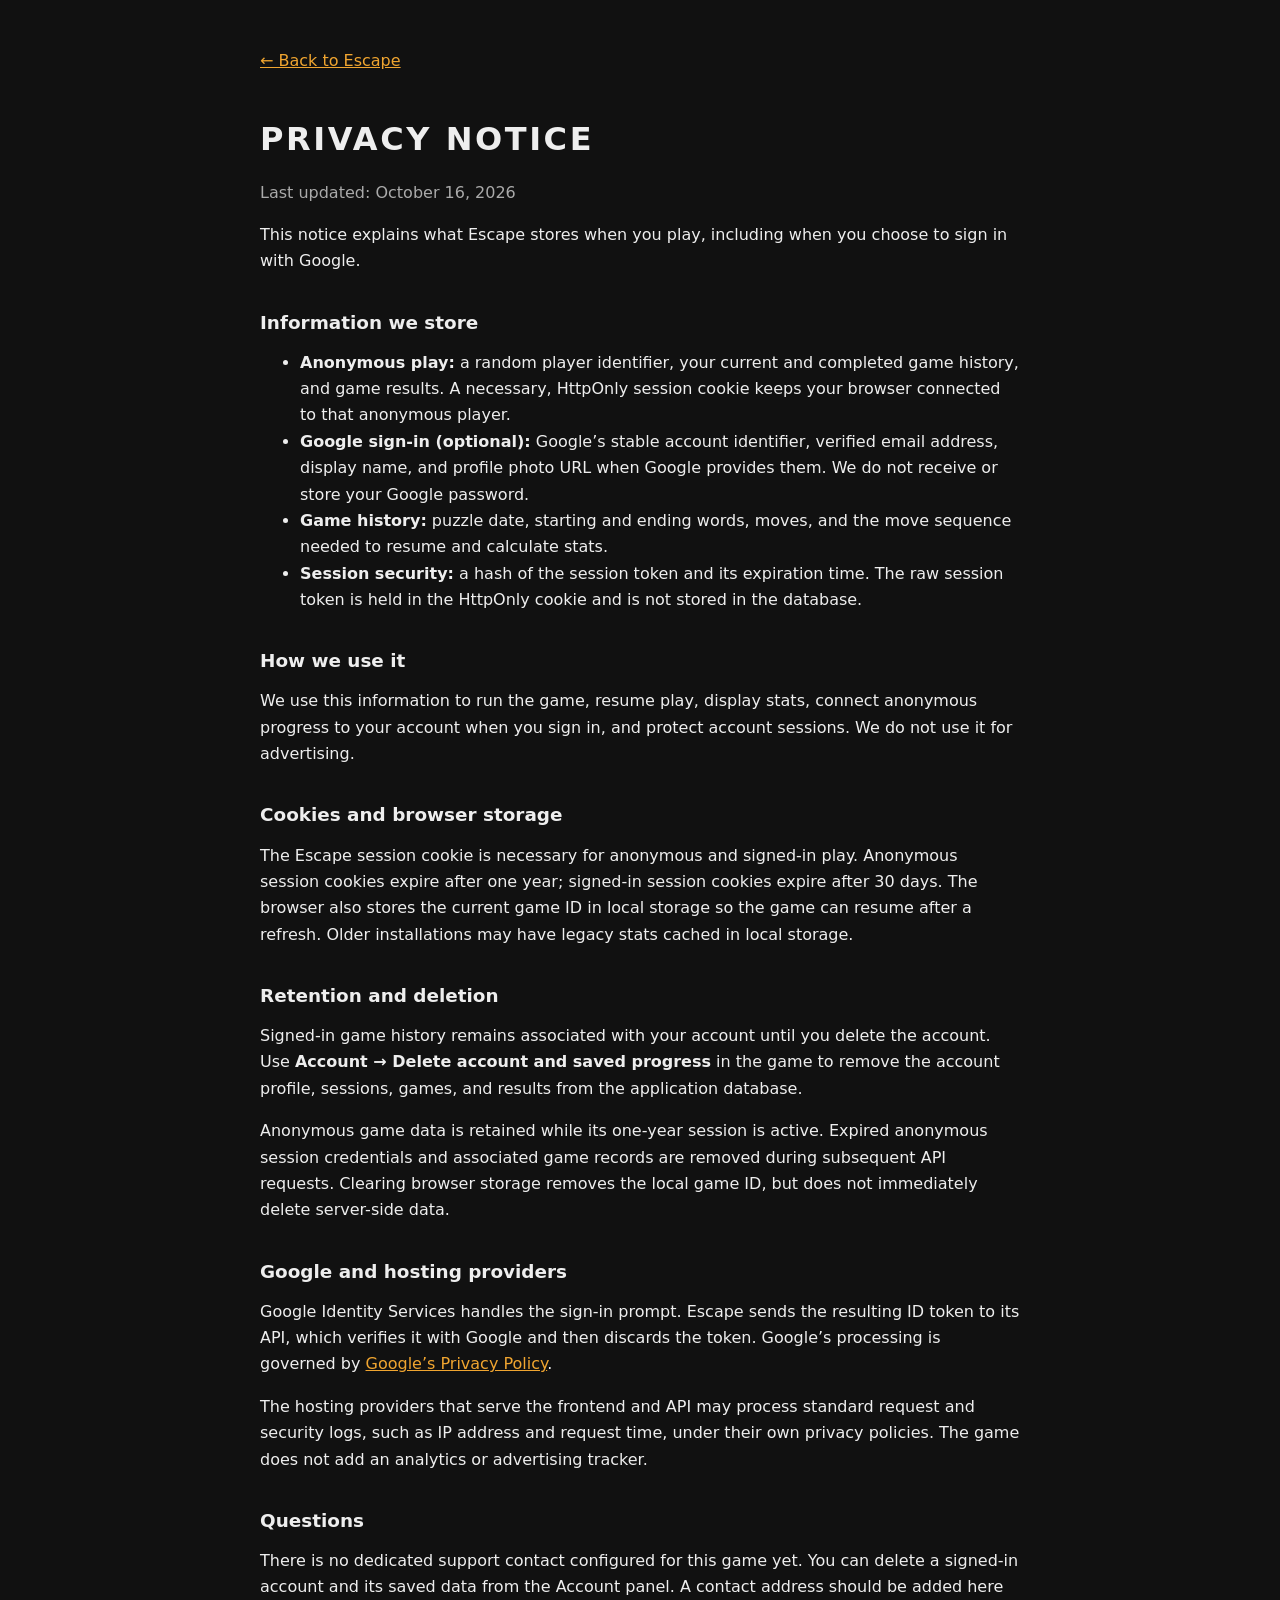
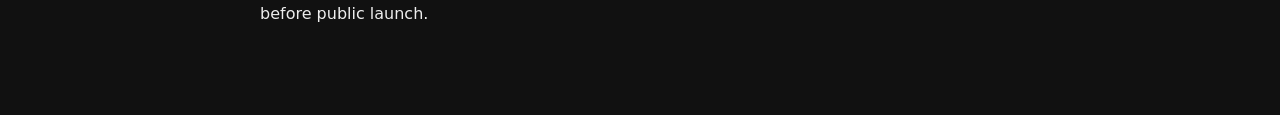
==== frontend/public/privacy.html @ 29a74162 "Prepare optional accounts for Render and Vercel" ====
<!doctype html>
<html lang="en">
  <head>
    <meta charset="UTF-8" />
    <meta name="viewport" content="width=device-width, initial-scale=1.0" />
    <meta name="robots" content="index,follow" />
    <title>Privacy Notice — Escape</title>
    <style>
      :root { color-scheme: dark; font-family: Inter, system-ui, sans-serif; background: #111; color: #eee; }
      body { max-width: 760px; margin: 0 auto; padding: 48px 24px 72px; line-height: 1.65; }
      h1, h2 { line-height: 1.2; }
      h1 { letter-spacing: .08em; text-transform: uppercase; }
      h2 { margin-top: 2em; font-size: 1.15rem; }
      a { color: #f0a530; }
      .updated { color: #aaa; }
      .back { display: inline-block; margin-bottom: 24px; }
    </style>
  </head>
  <body>
    <a class="back" href="/">← Back to Escape</a>
    <h1>Privacy Notice</h1>
    <p class="updated">Last updated: October 16, 2026</p>
    <p>This notice explains what Escape stores when you play, including when you choose to sign in with Google.</p>

    <h2>Information we store</h2>
    <ul>
      <li><strong>Anonymous play:</strong> a random player identifier, your current and completed game history, and game results. A necessary, HttpOnly session cookie keeps your browser connected to that anonymous player.</li>
      <li><strong>Google sign-in (optional):</strong> Google’s stable account identifier, verified email address, display name, and profile photo URL when Google provides them. We do not receive or store your Google password.</li>
      <li><strong>Game history:</strong> puzzle date, starting and ending words, moves, and the move sequence needed to resume and calculate stats.</li>
      <li><strong>Session security:</strong> a hash of the session token and its expiration time. The raw session token is held in the HttpOnly cookie and is not stored in the database.</li>
    </ul>

    <h2>How we use it</h2>
    <p>We use this information to run the game, resume play, display stats, connect anonymous progress to your account when you sign in, and protect account sessions. We do not use it for advertising.</p>

    <h2>Cookies and browser storage</h2>
    <p>The Escape session cookie is necessary for anonymous and signed-in play. Anonymous session cookies expire after one year; signed-in session cookies expire after 30 days. The browser also stores the current game ID in local storage so the game can resume after a refresh. Older installations may have legacy stats cached in local storage.</p>

    <h2>Retention and deletion</h2>
    <p>Signed-in game history remains associated with your account until you delete the account. Use <strong>Account → Delete account and saved progress</strong> in the game to remove the account profile, sessions, games, and results from the application database.</p>
    <p>Anonymous game data is retained while its one-year session is active. Expired anonymous session credentials and associated game records are removed during subsequent API requests. Clearing browser storage removes the local game ID, but does not immediately delete server-side data.</p>

    <h2>Google and hosting providers</h2>
    <p>Google Identity Services handles the sign-in prompt. Escape sends the resulting ID token to its API, which verifies it with Google and then discards the token. Google’s processing is governed by <a href="https://policies.google.com/privacy" rel="noreferrer">Google’s Privacy Policy</a>.</p>
    <p>The hosting providers that serve the frontend and API may process standard request and security logs, such as IP address and request time, under their own privacy policies. The game does not add an analytics or advertising tracker.</p>

    <h2>Questions</h2>
    <p>There is no dedicated support contact configured for this game yet. You can delete a signed-in account and its saved data from the Account panel. A contact address should be added here before public launch.</p>
  </body>
</html>
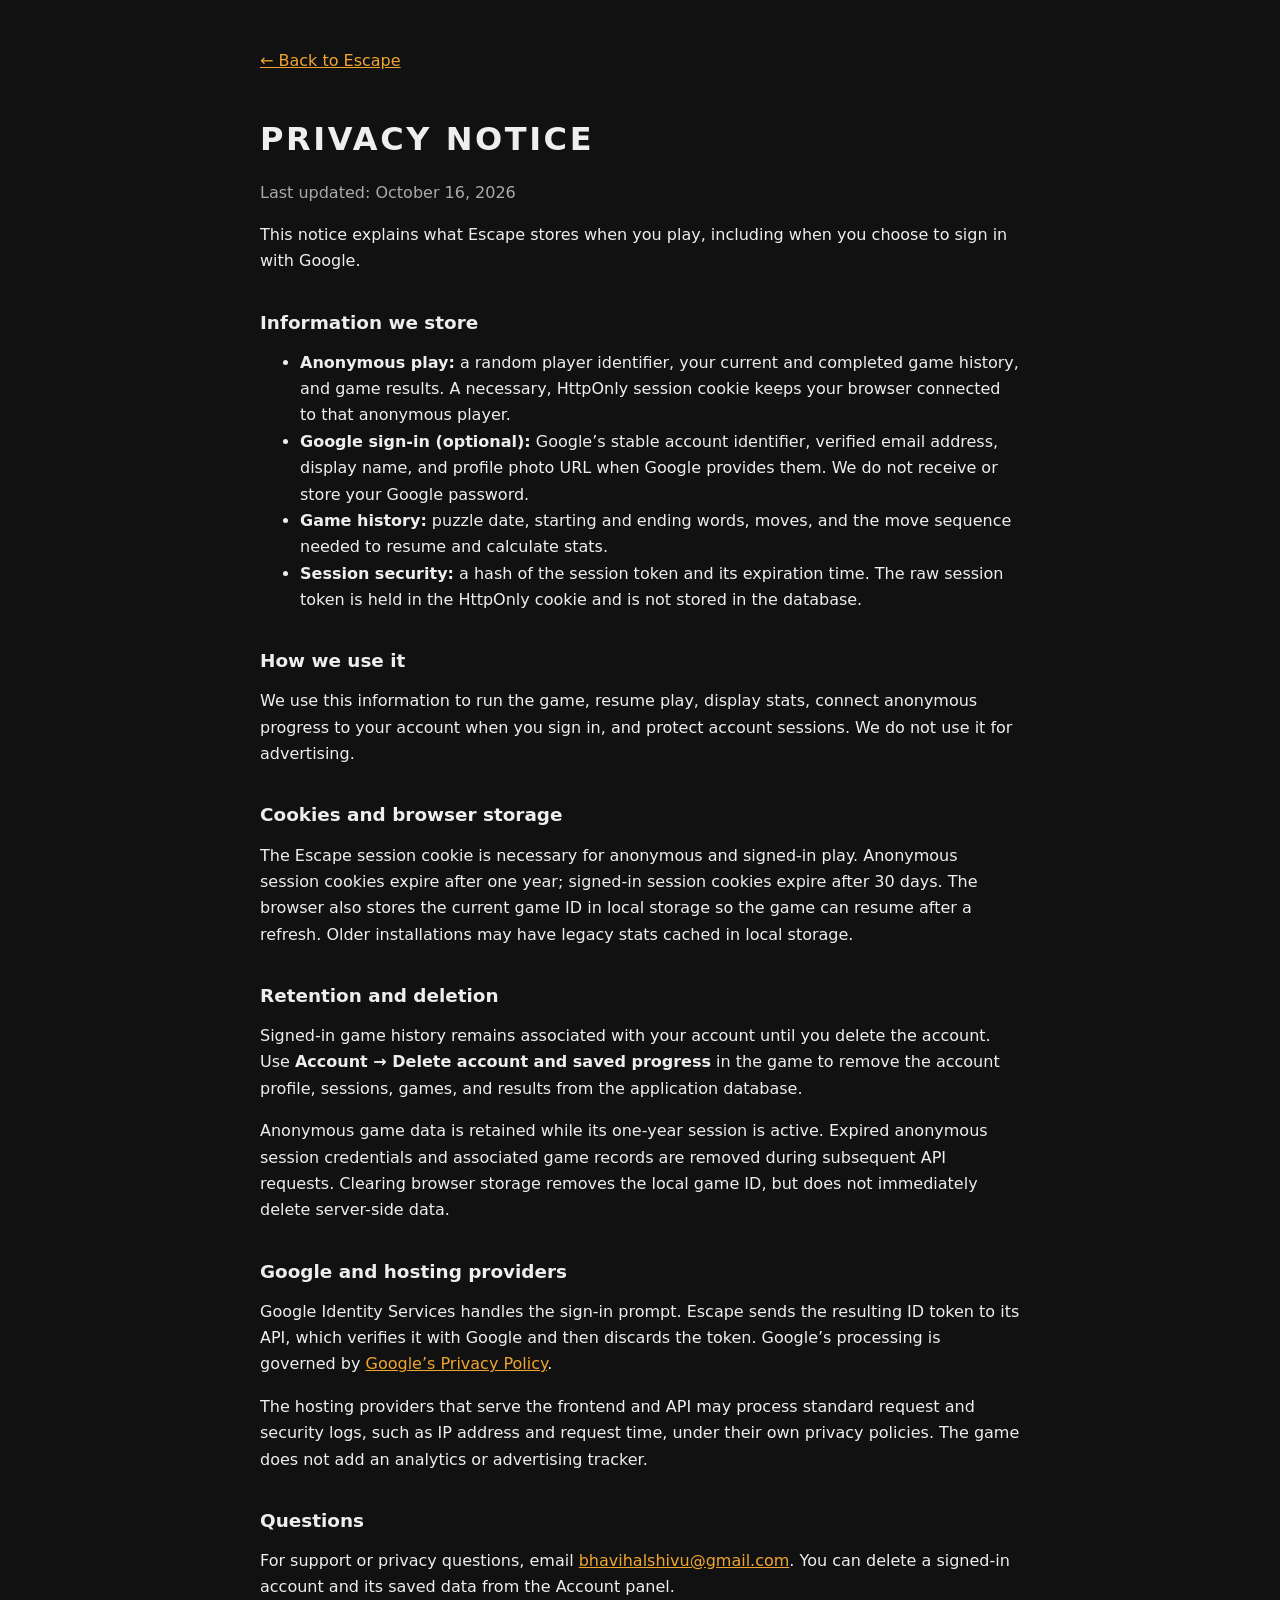
==== commit 128b3807: "Configure Google sign-in and support contact" ====
--- a/frontend/public/privacy.html
+++ b/frontend/public/privacy.html
@@ -45,6 +45,6 @@
     <p>The hosting providers that serve the frontend and API may process standard request and security logs, such as IP address and request time, under their own privacy policies. The game does not add an analytics or advertising tracker.</p>
 
     <h2>Questions</h2>
-    <p>There is no dedicated support contact configured for this game yet. You can delete a signed-in account and its saved data from the Account panel. A contact address should be added here before public launch.</p>
+    <p>For support or privacy questions, email <a href="mailto:bhavihalshivu@gmail.com">bhavihalshivu@gmail.com</a>. You can delete a signed-in account and its saved data from the Account panel.</p>
   </body>
 </html>
